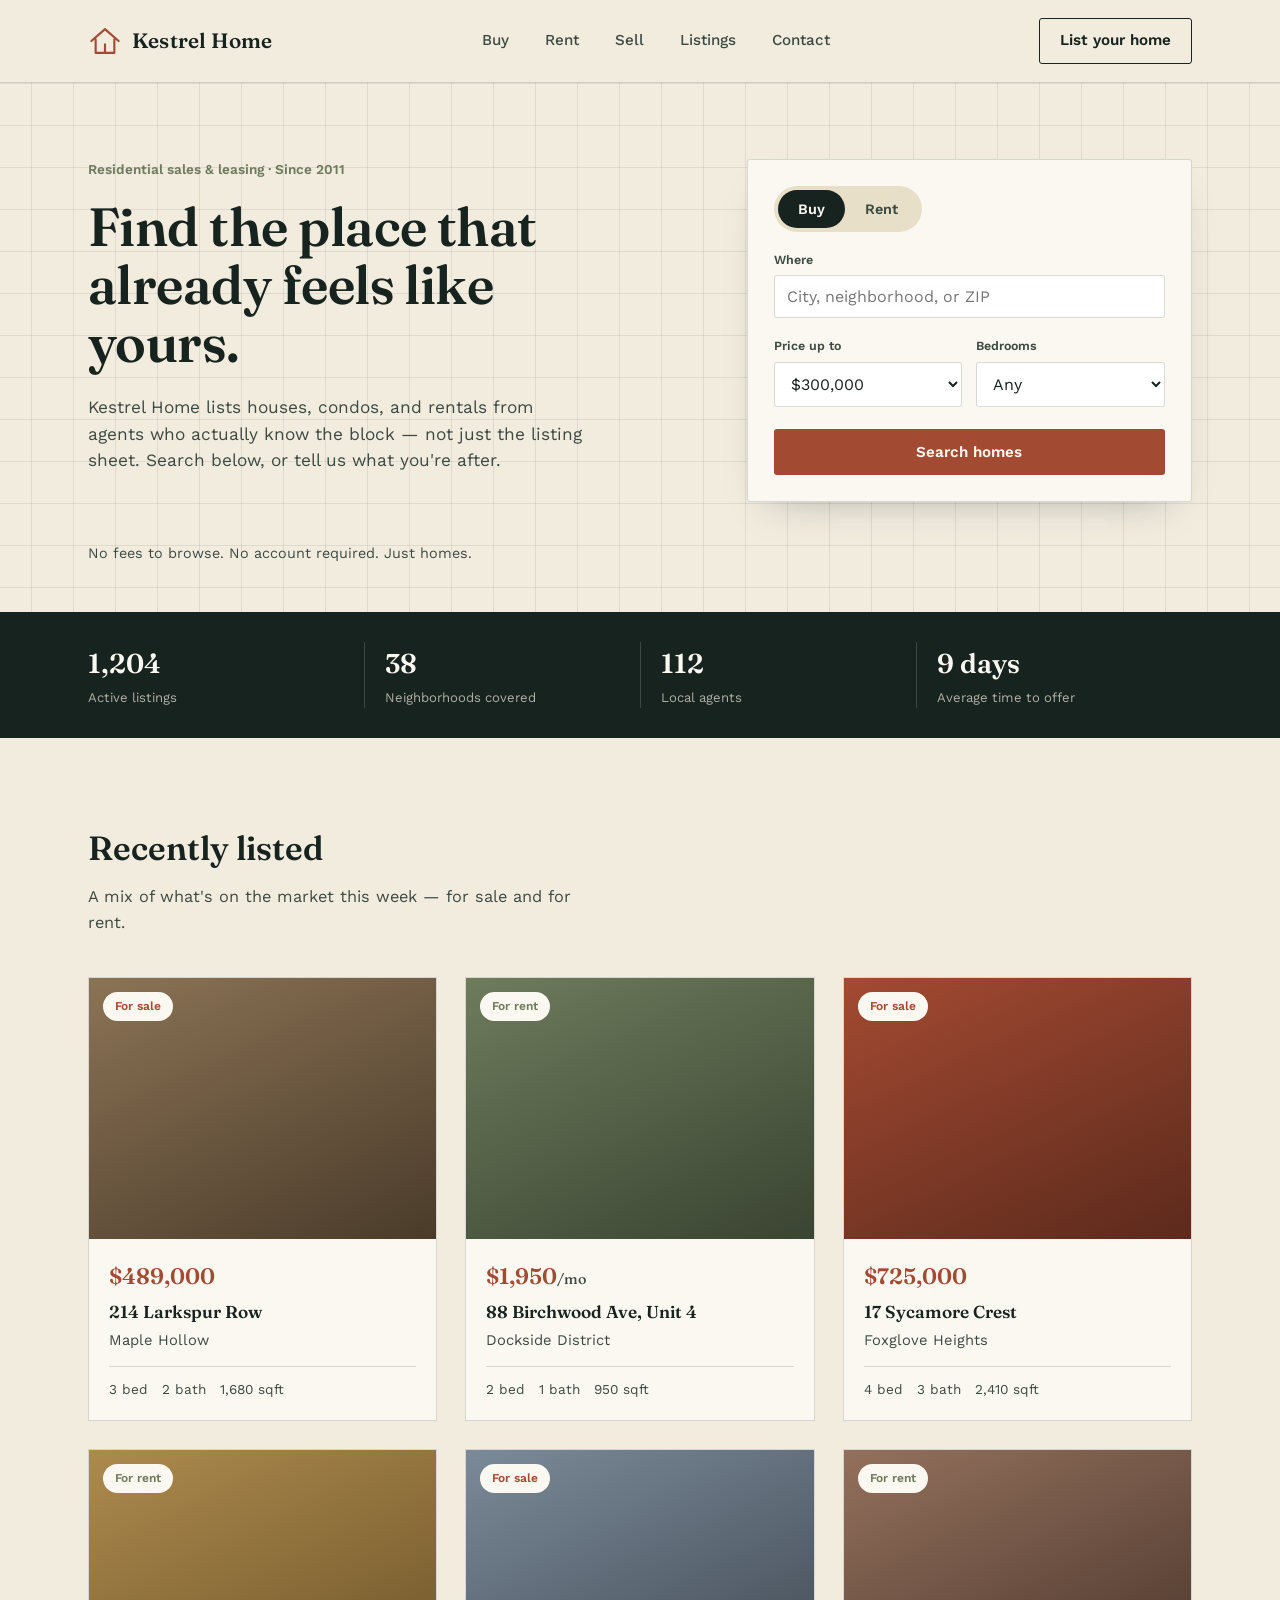
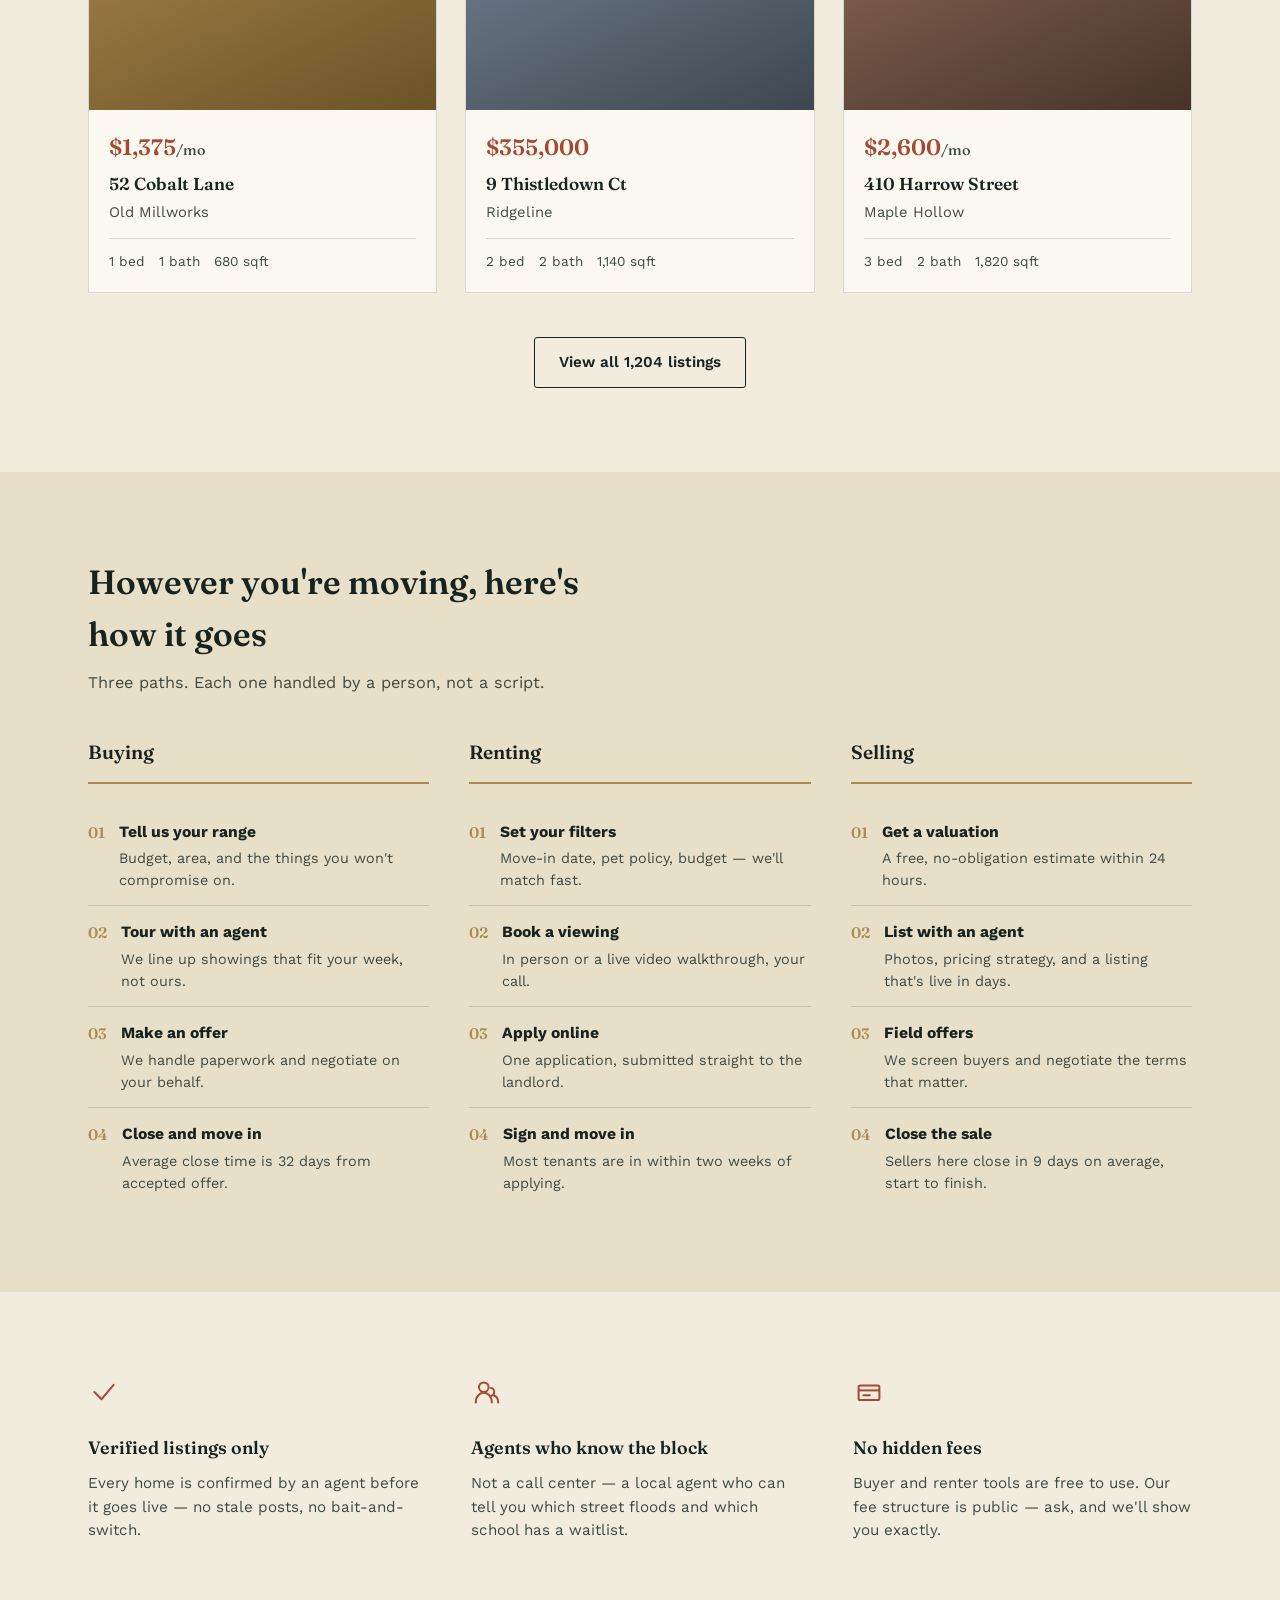
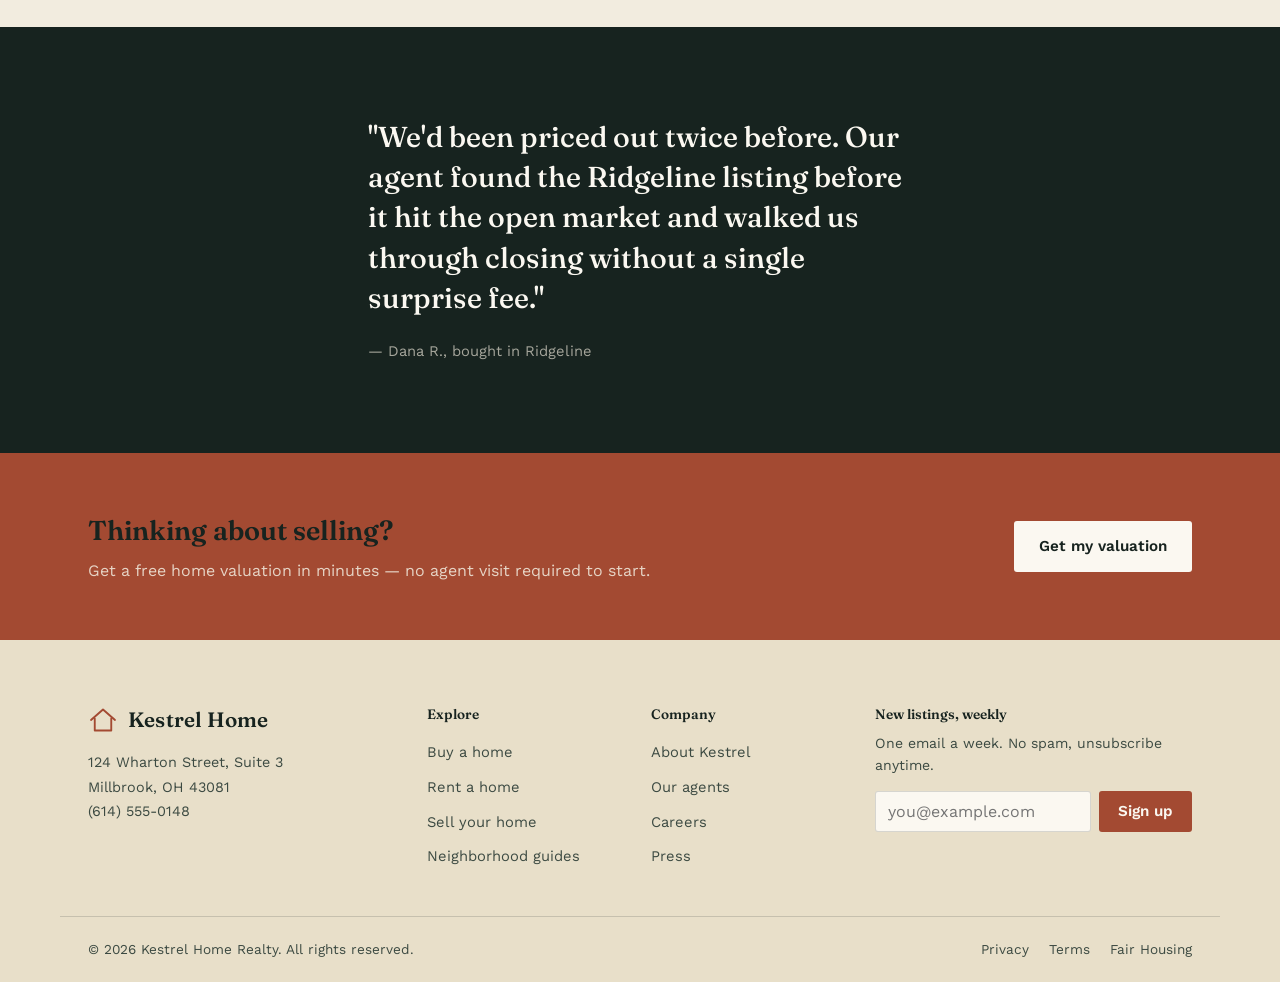
==== First_Project/index.html @ 283d7914 "WebDev" ====
<!DOCTYPE html>
<html lang="en">

<head>
    <meta charset="UTF-8">
    <meta name="viewport" content="width=device-width, initial-scale=1.0">
    <title>Kestrel Home — Buy, Rent, and Sell with Confidence</title>
    <link rel="preconnect" href="https://fonts.googleapis.com">
    <link rel="preconnect" href="https://fonts.gstatic.com" crossorigin>
    <link
        href="https://fonts.googleapis.com/css2?family=Fraunces:opsz,wght@9..144,400;9..144,500;9..144,600;9..144,700&family=Work+Sans:wght@400;500;600&display=swap"
        rel="stylesheet">
    <link rel="stylesheet" href="style.css">
</head>

<body>

    <!-- ============ HEADER ============ -->
    <header class="site-header">
        <div class="wrap header-inner">
            <a href="#top" class="logo">
                <span class="logo-mark" aria-hidden="true">
                    <svg viewBox="0 0 40 40" width="34" height="34">
                        <path d="M4 20 L20 6 L36 20" fill="none" stroke="currentColor" stroke-width="2.5"
                            stroke-linecap="round" stroke-linejoin="round" />
                        <path d="M9 18 V34 H31 V18" fill="none" stroke="currentColor" stroke-width="2.5"
                            stroke-linecap="round" stroke-linejoin="round" />
                        <line x1="20" y1="34" x2="20" y2="24" stroke="currentColor" stroke-width="2.5"
                            stroke-linecap="round" />
                    </svg>
                </span>
                Kestrel Home
            </a>

            <nav class="main-nav" aria-label="Primary">
                <a href="#buy">Buy</a>
                <a href="#rent">Rent</a>
                <a href="#sell">Sell</a>
                <a href="#listings">Listings</a>
                <a href="#contact">Contact</a>
            </nav>

            <a href="#sell" class="btn btn-outline header-cta">List your home</a>
        </div>
    </header>

    <main id="top">

        <!-- ============ HERO ============ -->
        <section class="hero">
            <div class="wrap hero-grid">
                <div class="hero-copy">
                    <p class="eyebrow-line">Residential sales &amp; leasing · Since 2011</p>
                    <h1>Find the place that already feels like yours.</h1>
                    <p class="hero-sub">Kestrel Home lists houses, condos, and rentals from agents who actually know the
                        block — not just the listing sheet. Search below, or tell us what you're after.</p>
                </div>

                <form class="search-card" aria-label="Search homes">
                    <div class="search-toggle" role="group" aria-label="Looking to">
                        <input type="radio" id="mode-buy" name="mode" checked>
                        <label for="mode-buy">Buy</label>
                        <input type="radio" id="mode-rent" name="mode">
                        <label for="mode-rent">Rent</label>
                    </div>

                    <div class="search-field">
                        <label for="location">Where</label>
                        <input type="text" id="location" placeholder="City, neighborhood, or ZIP">
                    </div>

                    <div class="search-row">
                        <div class="search-field">
                            <label for="price">Price up to</label>
                            <select id="price">
                                <option>$300,000</option>
                                <option>$500,000</option>
                                <option>$750,000</option>
                                <option>$1,000,000+</option>
                            </select>
                        </div>
                        <div class="search-field">
                            <label for="beds">Bedrooms</label>
                            <select id="beds">
                                <option>Any</option>
                                <option>1+</option>
                                <option>2+</option>
                                <option>3+</option>
                                <option>4+</option>
                            </select>
                        </div>
                    </div>

                    <button type="submit" class="btn btn-primary search-submit">Search homes</button>
                </form>
            </div>

            <p class="wrap hero-tagline">No fees to browse. No account required. Just homes.</p>
        </section>

        <!-- ============ STATS STRIP ============ -->
        <section class="stats-strip">
            <div class="wrap stats-grid">
                <div class="stat"><span class="stat-num">1,204</span><span class="stat-label">Active listings</span>
                </div>
                <div class="stat"><span class="stat-num">38</span><span class="stat-label">Neighborhoods covered</span>
                </div>
                <div class="stat"><span class="stat-num">112</span><span class="stat-label">Local agents</span></div>
                <div class="stat"><span class="stat-num">9 days</span><span class="stat-label">Average time to
                        offer</span></div>
            </div>
        </section>

        <!-- ============ FEATURED LISTINGS ============ -->
        <section class="listings" id="listings">
            <div class="wrap">
                <div class="section-head">
                    <h2>Recently listed</h2>
                    <p>A mix of what's on the market this week — for sale and for rent.</p>
                </div>

                <div class="listing-grid">

                    <article class="listing-card">
                        <div class="listing-photo photo-a">
                            <span class="tag tag-sale">For sale</span>
                        </div>
                        <div class="listing-body">
                            <div class="listing-price">$489,000</div>
                            <h3>214 Larkspur Row</h3>
                            <p class="listing-loc">Maple Hollow</p>
                            <ul class="listing-meta">
                                <li>3 bed</li>
                                <li>2 bath</li>
                                <li>1,680 sqft</li>
                            </ul>
                        </div>
                    </article>

                    <article class="listing-card">
                        <div class="listing-photo photo-b">
                            <span class="tag tag-rent">For rent</span>
                        </div>
                        <div class="listing-body">
                            <div class="listing-price">$1,950<span>/mo</span></div>
                            <h3>88 Birchwood Ave, Unit 4</h3>
                            <p class="listing-loc">Dockside District</p>
                            <ul class="listing-meta">
                                <li>2 bed</li>
                                <li>1 bath</li>
                                <li>950 sqft</li>
                            </ul>
                        </div>
                    </article>

                    <article class="listing-card">
                        <div class="listing-photo photo-c">
                            <span class="tag tag-sale">For sale</span>
                        </div>
                        <div class="listing-body">
                            <div class="listing-price">$725,000</div>
                            <h3>17 Sycamore Crest</h3>
                            <p class="listing-loc">Foxglove Heights</p>
                            <ul class="listing-meta">
                                <li>4 bed</li>
                                <li>3 bath</li>
                                <li>2,410 sqft</li>
                            </ul>
                        </div>
                    </article>

                    <article class="listing-card">
                        <div class="listing-photo photo-d">
                            <span class="tag tag-rent">For rent</span>
                        </div>
                        <div class="listing-body">
                            <div class="listing-price">$1,375<span>/mo</span></div>
                            <h3>52 Cobalt Lane</h3>
                            <p class="listing-loc">Old Millworks</p>
                            <ul class="listing-meta">
                                <li>1 bed</li>
                                <li>1 bath</li>
                                <li>680 sqft</li>
                            </ul>
                        </div>
                    </article>

                    <article class="listing-card">
                        <div class="listing-photo photo-e">
                            <span class="tag tag-sale">For sale</span>
                        </div>
                        <div class="listing-body">
                            <div class="listing-price">$355,000</div>
                            <h3>9 Thistledown Ct</h3>
                            <p class="listing-loc">Ridgeline</p>
                            <ul class="listing-meta">
                                <li>2 bed</li>
                                <li>2 bath</li>
                                <li>1,140 sqft</li>
                            </ul>
                        </div>
                    </article>

                    <article class="listing-card">
                        <div class="listing-photo photo-f">
                            <span class="tag tag-rent">For rent</span>
                        </div>
                        <div class="listing-body">
                            <div class="listing-price">$2,600<span>/mo</span></div>
                            <h3>410 Harrow Street</h3>
                            <p class="listing-loc">Maple Hollow</p>
                            <ul class="listing-meta">
                                <li>3 bed</li>
                                <li>2 bath</li>
                                <li>1,820 sqft</li>
                            </ul>
                        </div>
                    </article>

                </div>

                <div class="listings-footer">
                    <a href="#" class="btn btn-outline">View all 1,204 listings</a>
                </div>
            </div>
        </section>

        <!-- ============ HOW IT WORKS ============ -->
        <section class="process" id="buy">
            <div class="wrap">
                <div class="section-head">
                    <h2>However you're moving, here's how it goes</h2>
                    <p>Three paths. Each one handled by a person, not a script.</p>
                </div>

                <div class="process-grid">

                    <div class="process-col">
                        <h3 id="buy-h">Buying</h3>
                        <ol class="steps">
                            <li><span class="step-num">01</span>
                                <div><strong>Tell us your range</strong>
                                    <p>Budget, area, and the things you won't compromise on.</p>
                                </div>
                            </li>
                            <li><span class="step-num">02</span>
                                <div><strong>Tour with an agent</strong>
                                    <p>We line up showings that fit your week, not ours.</p>
                                </div>
                            </li>
                            <li><span class="step-num">03</span>
                                <div><strong>Make an offer</strong>
                                    <p>We handle paperwork and negotiate on your behalf.</p>
                                </div>
                            </li>
                            <li><span class="step-num">04</span>
                                <div><strong>Close and move in</strong>
                                    <p>Average close time is 32 days from accepted offer.</p>
                                </div>
                            </li>
                        </ol>
                    </div>

                    <div class="process-col" id="rent">
                        <h3>Renting</h3>
                        <ol class="steps">
                            <li><span class="step-num">01</span>
                                <div><strong>Set your filters</strong>
                                    <p>Move-in date, pet policy, budget — we'll match fast.</p>
                                </div>
                            </li>
                            <li><span class="step-num">02</span>
                                <div><strong>Book a viewing</strong>
                                    <p>In person or a live video walkthrough, your call.</p>
                                </div>
                            </li>
                            <li><span class="step-num">03</span>
                                <div><strong>Apply online</strong>
                                    <p>One application, submitted straight to the landlord.</p>
                                </div>
                            </li>
                            <li><span class="step-num">04</span>
                                <div><strong>Sign and move in</strong>
                                    <p>Most tenants are in within two weeks of applying.</p>
                                </div>
                            </li>
                        </ol>
                    </div>

                    <div class="process-col" id="sell">
                        <h3>Selling</h3>
                        <ol class="steps">
                            <li><span class="step-num">01</span>
                                <div><strong>Get a valuation</strong>
                                    <p>A free, no-obligation estimate within 24 hours.</p>
                                </div>
                            </li>
                            <li><span class="step-num">02</span>
                                <div><strong>List with an agent</strong>
                                    <p>Photos, pricing strategy, and a listing that's live in days.</p>
                                </div>
                            </li>
                            <li><span class="step-num">03</span>
                                <div><strong>Field offers</strong>
                                    <p>We screen buyers and negotiate the terms that matter.</p>
                                </div>
                            </li>
                            <li><span class="step-num">04</span>
                                <div><strong>Close the sale</strong>
                                    <p>Sellers here close in 9 days on average, start to finish.</p>
                                </div>
                            </li>
                        </ol>
                    </div>

                </div>
            </div>
        </section>

        <!-- ============ WHY KESTREL ============ -->
        <section class="why">
            <div class="wrap why-grid">

                <div class="why-item">
                    <svg class="why-icon" viewBox="0 0 40 40" width="32" height="32">
                        <path d="M8 20 L17 29 L32 11" fill="none" stroke="currentColor" stroke-width="2.5"
                            stroke-linecap="round" stroke-linejoin="round" />
                    </svg>
                    <h3>Verified listings only</h3>
                    <p>Every home is confirmed by an agent before it goes live — no stale posts, no bait-and-switch.</p>
                </div>

                <div class="why-item">
                    <svg class="why-icon" viewBox="0 0 40 40" width="32" height="32">
                        <circle cx="16" cy="14" r="6" fill="none" stroke="currentColor" stroke-width="2.5" />
                        <path d="M6 33 C6 24 12 21 16 21 C20 21 26 24 26 33" fill="none" stroke="currentColor"
                            stroke-width="2.5" stroke-linecap="round" />
                        <path d="M25 15 C27 15 29 17 29 20 C29 22.5 27.5 24 26 24.5" fill="none" stroke="currentColor"
                            stroke-width="2.5" stroke-linecap="round" />
                        <path d="M28 24 C32 25 34 28 34 33" fill="none" stroke="currentColor" stroke-width="2.5"
                            stroke-linecap="round" />
                    </svg>
                    <h3>Agents who know the block</h3>
                    <p>Not a call center — a local agent who can tell you which street floods and which school has a
                        waitlist.</p>
                </div>

                <div class="why-item">
                    <svg class="why-icon" viewBox="0 0 40 40" width="32" height="32">
                        <rect x="7" y="12" width="26" height="18" rx="2" fill="none" stroke="currentColor"
                            stroke-width="2.5" />
                        <line x1="7" y1="18" x2="33" y2="18" stroke="currentColor" stroke-width="2.5" />
                        <line x1="13" y1="24" x2="21" y2="24" stroke="currentColor" stroke-width="2.5"
                            stroke-linecap="round" />
                    </svg>
                    <h3>No hidden fees</h3>
                    <p>Buyer and renter tools are free to use. Our fee structure is public — ask, and we'll show you
                        exactly.</p>
                </div>

            </div>
        </section>

        <!-- ============ TESTIMONIAL ============ -->
        <section class="testimonial">
            <div class="wrap testimonial-inner">
                <p class="quote">"We'd been priced out twice before. Our agent found the Ridgeline listing before it hit
                    the open market and walked us through closing without a single surprise fee."</p>
                <p class="quote-attr">— Dana R., bought in Ridgeline</p>
            </div>
        </section>

        <!-- ============ CTA BANNER ============ -->
        <section class="cta-band">
            <div class="wrap cta-inner">
                <div>
                    <h2>Thinking about selling?</h2>
                    <p>Get a free home valuation in minutes — no agent visit required to start.</p>
                </div>
                <a href="#contact" class="btn btn-light">Get my valuation</a>
            </div>
        </section>

    </main>

    <!-- ============ FOOTER ============ -->
    <footer class="site-footer" id="contact">
        <div class="wrap footer-grid">

            <div class="footer-brand">
                <a href="#top" class="logo logo-footer">
                    <span class="logo-mark" aria-hidden="true">
                        <svg viewBox="0 0 40 40" width="30" height="30">
                            <path d="M4 20 L20 6 L36 20" fill="none" stroke="currentColor" stroke-width="2.5"
                                stroke-linecap="round" stroke-linejoin="round" />
                            <path d="M9 18 V34 H31 V18" fill="none" stroke="currentColor" stroke-width="2.5"
                                stroke-linecap="round" stroke-linejoin="round" />
                        </svg>
                    </span>
                    Kestrel Home
                </a>
                <p>124 Wharton Street, Suite 3<br>Millbrook, OH 43081<br>(614) 555-0148</p>
            </div>

            <div class="footer-col">
                <h4>Explore</h4>
                <a href="#listings">Buy a home</a>
                <a href="#rent">Rent a home</a>
                <a href="#sell">Sell your home</a>
                <a href="#">Neighborhood guides</a>
            </div>

            <div class="footer-col">
                <h4>Company</h4>
                <a href="#">About Kestrel</a>
                <a href="#">Our agents</a>
                <a href="#">Careers</a>
                <a href="#">Press</a>
            </div>

            <div class="footer-newsletter">
                <h4>New listings, weekly</h4>
                <p>One email a week. No spam, unsubscribe anytime.</p>
                <form class="newsletter-form">
                    <label for="newsletter-email" class="sr-only">Email address</label>
                    <input type="email" id="newsletter-email" placeholder="you@example.com">
                    <button type="submit" class="btn btn-primary">Sign up</button>
                </form>
            </div>

        </div>

        <div class="wrap footer-bottom">
            <p>© 2026 Kestrel Home Realty. All rights reserved.</p>
            <div class="footer-legal">
                <a href="#">Privacy</a>
                <a href="#">Terms</a>
                <a href="#">Fair Housing</a>
            </div>
        </div>
    </footer>

</body>

</html>
---- First_Project/style.css ----
/* =========================================================
   KESTREL HOME — stylesheet
   Tokens: ink #17231F · paper #F2ECDF · paper-2 #E8DFC9
           brick #A34A32 · sage #6E7B5C · brass #AD8A4E
   Type: Fraunces (display/serif) + Work Sans (UI/body)
   ========================================================= */

:root {
    --ink: #17231F;
    --ink-soft: #3C4A42;
    --paper: #F2ECDF;
    --paper-2: #E8DFC9;
    --paper-3: #FBF8F1;
    --brick: #A34A32;
    --brick-dark: #863B28;
    --sage: #6E7B5C;
    --brass: #AD8A4E;
    --line: rgba(23, 35, 31, 0.16);
    --line-soft: rgba(23, 35, 31, 0.09);

    --font-display: "Fraunces", Georgia, "Times New Roman", serif;
    --font-body: "Work Sans", -apple-system, BlinkMacSystemFont, "Segoe UI", sans-serif;

    --radius-sm: 3px;
    --radius-pill: 999px;
    --shadow-card: 0 1px 0 rgba(23, 35, 31, 0.05);
}

/* ---------- Reset ---------- */
*,
*::before,
*::after {
    box-sizing: border-box;
}

html {
    scroll-behavior: smooth;
}

body {
    margin: 0;
    background: var(--paper);
    color: var(--ink);
    font-family: var(--font-body);
    font-size: 16px;
    line-height: 1.55;
    -webkit-font-smoothing: antialiased;
}

img {
    max-width: 100%;
    display: block;
}

ul,
ol {
    margin: 0;
    padding: 0;
    list-style: none;
}

a {
    color: inherit;
    text-decoration: none;
}

button,
input,
select {
    font-family: inherit;
    font-size: inherit;
    color: inherit;
}

h1,
h2,
h3,
h4 {
    font-family: var(--font-display);
    font-weight: 600;
    margin: 0;
    color: var(--ink);
}

p {
    margin: 0;
}

.sr-only {
    position: absolute;
    width: 1px;
    height: 1px;
    padding: 0;
    margin: -1px;
    overflow: hidden;
    clip: rect(0, 0, 0, 0);
    white-space: nowrap;
    border: 0;
}

:focus-visible {
    outline: 2px solid var(--brick);
    outline-offset: 3px;
}

@media (prefers-reduced-motion: reduce) {
    html {
        scroll-behavior: auto;
    }

    * {
        animation-duration: 0.01ms !important;
        transition-duration: 0.01ms !important;
    }
}

.wrap {
    max-width: 1160px;
    margin: 0 auto;
    padding: 0 28px;
}

/* ---------- Buttons ---------- */
.btn {
    display: inline-flex;
    align-items: center;
    justify-content: center;
    gap: 8px;
    padding: 13px 24px;
    font-size: 0.95rem;
    font-weight: 600;
    border-radius: var(--radius-sm);
    border: 1.5px solid transparent;
    cursor: pointer;
    transition: background-color 0.15s ease, border-color 0.15s ease, color 0.15s ease;
}

.btn-primary {
    background: var(--brick);
    color: var(--paper-3);
}

.btn-primary:hover {
    background: var(--brick-dark);
}

.btn-outline {
    background: transparent;
    border-color: var(--ink);
    color: var(--ink);
}

.btn-outline:hover {
    background: var(--ink);
    color: var(--paper-3);
}

.btn-light {
    background: var(--paper-3);
    color: var(--ink);
}

.btn-light:hover {
    background: #fff;
}

/* ---------- Header ---------- */
.site-header {
    position: sticky;
    top: 0;
    z-index: 40;
    background: var(--paper);
    border-bottom: 1px solid var(--line);
}

.header-inner {
    display: flex;
    align-items: center;
    justify-content: space-between;
    gap: 24px;
    padding-top: 18px;
    padding-bottom: 18px;
}

.logo {
    display: inline-flex;
    align-items: center;
    gap: 10px;
    font-family: var(--font-display);
    font-size: 1.3rem;
    font-weight: 600;
    letter-spacing: 0.01em;
    color: var(--ink);
    flex-shrink: 0;
}

.logo-mark {
    color: var(--brick);
    display: inline-flex;
}

.main-nav {
    display: flex;
    gap: 32px;
    flex: 1;
    justify-content: center;
}

.main-nav a {
    font-size: 0.95rem;
    font-weight: 500;
    color: var(--ink-soft);
    padding: 6px 2px;
    border-bottom: 1.5px solid transparent;
    transition: border-color 0.15s ease, color 0.15s ease;
}

.main-nav a:hover {
    color: var(--ink);
    border-color: var(--brass);
}

.header-cta {
    flex-shrink: 0;
    padding: 10px 20px;
}

@media (max-width: 860px) {
    .main-nav {
        display: none;
    }
}

/* ---------- Hero ---------- */
.hero {
    position: relative;
    padding: 76px 0 48px;
    background-image:
        linear-gradient(var(--line-soft) 1px, transparent 1px),
        linear-gradient(90deg, var(--line-soft) 1px, transparent 1px);
    background-size: 42px 42px;
    background-position: center top;
}

.hero-grid {
    display: grid;
    grid-template-columns: 1.15fr 0.85fr;
    gap: 56px;
    align-items: start;
}

.eyebrow-line {
    font-size: 0.85rem;
    color: var(--sage);
    font-weight: 600;
    margin-bottom: 18px;
}

.hero-copy h1 {
    font-size: clamp(2.3rem, 4.2vw, 3.4rem);
    line-height: 1.08;
    letter-spacing: -0.01em;
    max-width: 13ch;
    margin-bottom: 22px;
}

.hero-sub {
    font-size: 1.08rem;
    color: var(--ink-soft);
    max-width: 46ch;
}

/* Search card */
.search-card {
    background: var(--paper-3);
    border: 1px solid var(--line);
    border-radius: var(--radius-sm);
    padding: 26px;
    display: flex;
    flex-direction: column;
    gap: 18px;
    box-shadow: 0 18px 40px -24px rgba(23, 35, 31, 0.35);
}

.search-toggle {
    display: inline-flex;
    background: var(--paper-2);
    border-radius: var(--radius-pill);
    padding: 4px;
    width: fit-content;
}

.search-toggle input {
    position: absolute;
    opacity: 0;
    pointer-events: none;
}

.search-toggle label {
    padding: 8px 20px;
    font-size: 0.9rem;
    font-weight: 600;
    border-radius: var(--radius-pill);
    cursor: pointer;
    color: var(--ink-soft);
}

.search-toggle input:checked+label {
    background: var(--ink);
    color: var(--paper-3);
}

.search-field {
    display: flex;
    flex-direction: column;
    gap: 6px;
}

.search-field label {
    font-size: 0.78rem;
    font-weight: 600;
    color: var(--ink-soft);
}

.search-field input,
.search-field select {
    border: 1px solid var(--line);
    border-radius: var(--radius-sm);
    padding: 11px 12px;
    background: #fff;
}

.search-row {
    display: grid;
    grid-template-columns: 1fr 1fr;
    gap: 14px;
}

.search-submit {
    width: 100%;
    margin-top: 4px;
}

.hero-tagline {
    margin-top: 40px;
    font-size: 0.9rem;
    color: var(--ink-soft);
}

@media (max-width: 860px) {
    .hero-grid {
        grid-template-columns: 1fr;
    }
}

/* ---------- Stats strip ---------- */
.stats-strip {
    background: var(--ink);
    color: var(--paper-3);
}

.stats-grid {
    display: grid;
    grid-template-columns: repeat(4, 1fr);
    padding: 30px 28px;
}

.stat {
    display: flex;
    flex-direction: column;
    gap: 4px;
    padding: 0 20px;
    border-left: 1px solid rgba(242, 236, 223, 0.18);
}

.stat:first-child {
    border-left: none;
    padding-left: 0;
}

.stat-num {
    font-family: var(--font-display);
    font-size: 1.7rem;
    font-weight: 600;
}

.stat-label {
    font-size: 0.82rem;
    color: rgba(242, 236, 223, 0.7);
}

@media (max-width: 700px) {
    .stats-grid {
        grid-template-columns: repeat(2, 1fr);
        row-gap: 22px;
    }

    .stat:nth-child(3) {
        border-left: none;
        padding-left: 0;
    }
}

/* ---------- Section head ---------- */
.section-head {
    max-width: 52ch;
    margin-bottom: 42px;
}

.section-head h2 {
    font-size: clamp(1.6rem, 2.8vw, 2.1rem);
    margin-bottom: 10px;
}

.section-head p {
    color: var(--ink-soft);
    font-size: 1.02rem;
}

/* ---------- Listings ---------- */
.listings {
    padding: 84px 0;
}

.listing-grid {
    display: grid;
    grid-template-columns: repeat(3, 1fr);
    gap: 28px;
}

.listing-card {
    background: var(--paper-3);
    border: 1px solid var(--line);
}

.listing-photo {
    position: relative;
    aspect-ratio: 4 / 3;
    background: linear-gradient(160deg, var(--sage) 0%, var(--ink) 100%);
}

.photo-a {
    background: linear-gradient(155deg, #8B7355 0%, #4A3B2A 100%);
}

.photo-b {
    background: linear-gradient(155deg, #6E7B5C 0%, #3A4432 100%);
}

.photo-c {
    background: linear-gradient(155deg, #A34A32 0%, #5C2A1C 100%);
}

.photo-d {
    background: linear-gradient(155deg, #AD8A4E 0%, #6B5327 100%);
}

.photo-e {
    background: linear-gradient(155deg, #7B8A99 0%, #3E4750 100%);
}

.photo-f {
    background: linear-gradient(155deg, #93705C 0%, #47332A 100%);
}

.tag {
    position: absolute;
    top: 14px;
    left: 14px;
    font-size: 0.75rem;
    font-weight: 600;
    padding: 5px 12px;
    border-radius: var(--radius-pill);
    background: var(--paper-3);
    color: var(--ink);
}

.tag-sale {
    background: var(--paper-3);
    color: var(--brick);
}

.tag-rent {
    background: var(--paper-3);
    color: var(--sage);
}

.listing-body {
    padding: 20px;
}

.listing-price {
    font-family: var(--font-display);
    font-size: 1.4rem;
    font-weight: 600;
    color: var(--brick);
    margin-bottom: 6px;
}

.listing-price span {
    font-size: 0.9rem;
    font-weight: 500;
    color: var(--ink-soft);
}

.listing-body h3 {
    font-size: 1.08rem;
    margin-bottom: 3px;
}

.listing-loc {
    color: var(--ink-soft);
    font-size: 0.92rem;
    margin-bottom: 14px;
}

.listing-meta {
    display: flex;
    gap: 14px;
    font-size: 0.85rem;
    color: var(--ink-soft);
    border-top: 1px solid var(--line);
    padding-top: 12px;
}

.listings-footer {
    text-align: center;
    margin-top: 44px;
}

@media (max-width: 900px) {
    .listing-grid {
        grid-template-columns: repeat(2, 1fr);
    }
}

@media (max-width: 620px) {
    .listing-grid {
        grid-template-columns: 1fr;
    }
}

/* ---------- Process ---------- */
.process {
    background: var(--paper-2);
    padding: 84px 0;
}

.process-grid {
    display: grid;
    grid-template-columns: repeat(3, 1fr);
    gap: 40px;
}

.process-col h3 {
    font-size: 1.2rem;
    margin-bottom: 22px;
    padding-bottom: 14px;
    border-bottom: 2px solid var(--brass);
}

.steps li {
    display: flex;
    gap: 14px;
    padding: 14px 0;
    border-bottom: 1px solid var(--line);
}

.steps li:last-child {
    border-bottom: none;
}

.step-num {
    font-family: var(--font-display);
    font-size: 0.95rem;
    color: var(--brass);
    font-weight: 600;
    flex-shrink: 0;
    padding-top: 1px;
}

.steps strong {
    display: block;
    font-size: 0.98rem;
    margin-bottom: 3px;
}

.steps p {
    color: var(--ink-soft);
    font-size: 0.9rem;
}

@media (max-width: 860px) {
    .process-grid {
        grid-template-columns: 1fr;
        gap: 48px;
    }
}

/* ---------- Why ---------- */
.why {
    padding: 84px 0;
}

.why-grid {
    display: grid;
    grid-template-columns: repeat(3, 1fr);
    gap: 44px;
}

.why-icon {
    color: var(--brick);
    margin-bottom: 18px;
}

.why-item h3 {
    font-size: 1.12rem;
    margin-bottom: 10px;
}

.why-item p {
    color: var(--ink-soft);
    font-size: 0.95rem;
}

@media (max-width: 700px) {
    .why-grid {
        grid-template-columns: 1fr;
        gap: 36px;
    }
}

/* ---------- Testimonial ---------- */
.testimonial {
    background: var(--ink);
    color: var(--paper-3);
    padding: 90px 0;
}

.testimonial-inner {
    max-width: 60ch;
}

.quote {
    font-family: var(--font-display);
    font-size: clamp(1.35rem, 2.6vw, 1.8rem);
    line-height: 1.4;
    font-weight: 500;
    margin-bottom: 22px;
}

.quote-attr {
    color: rgba(242, 236, 223, 0.65);
    font-size: 0.92rem;
}

/* ---------- CTA band ---------- */
.cta-band {
    background: var(--brick);
    color: var(--paper-3);
    padding: 56px 0;
}

.cta-inner {
    display: flex;
    align-items: center;
    justify-content: space-between;
    gap: 32px;
    flex-wrap: wrap;
}

.cta-band h2 {
    font-size: 1.7rem;
    margin-bottom: 8px;
}

.cta-band p {
    color: rgba(242, 236, 223, 0.85);
}

/* ---------- Footer ---------- */
.site-footer {
    background: var(--paper-2);
    padding-top: 64px;
}

.footer-grid {
    display: grid;
    grid-template-columns: 1.3fr 0.8fr 0.8fr 1.1fr;
    gap: 40px;
    padding-bottom: 48px;
    border-bottom: 1px solid var(--line);
}

.logo-footer {
    margin-bottom: 14px;
}

.footer-brand p {
    color: var(--ink-soft);
    font-size: 0.9rem;
    line-height: 1.7;
}

.footer-col {
    display: flex;
    flex-direction: column;
    gap: 12px;
}

.footer-col h4 {
    font-size: 0.85rem;
    margin-bottom: 4px;
}

.footer-col a {
    color: var(--ink-soft);
    font-size: 0.92rem;
}

.footer-col a:hover {
    color: var(--ink);
}

.footer-newsletter h4 {
    font-size: 0.85rem;
    margin-bottom: 8px;
}

.footer-newsletter p {
    color: var(--ink-soft);
    font-size: 0.88rem;
    margin-bottom: 14px;
}

.newsletter-form {
    display: flex;
    gap: 8px;
}

.newsletter-form input {
    flex: 1;
    min-width: 0;
    border: 1px solid var(--line);
    border-radius: var(--radius-sm);
    padding: 10px 12px;
    background: var(--paper-3);
}

.newsletter-form .btn {
    padding: 10px 18px;
}

.footer-bottom {
    display: flex;
    align-items: center;
    justify-content: space-between;
    padding: 22px 28px;
    font-size: 0.85rem;
    color: var(--ink-soft);
    flex-wrap: wrap;
    gap: 12px;
}

.footer-legal {
    display: flex;
    gap: 20px;
}

.footer-legal a:hover {
    color: var(--ink);
}

@media (max-width: 860px) {
    .footer-grid {
        grid-template-columns: 1fr 1fr;
    }
}

@media (max-width: 560px) {
    .footer-grid {
        grid-template-columns: 1fr;
    }

    .cta-inner {
        flex-direction: column;
        align-items: flex-start;
    }
}
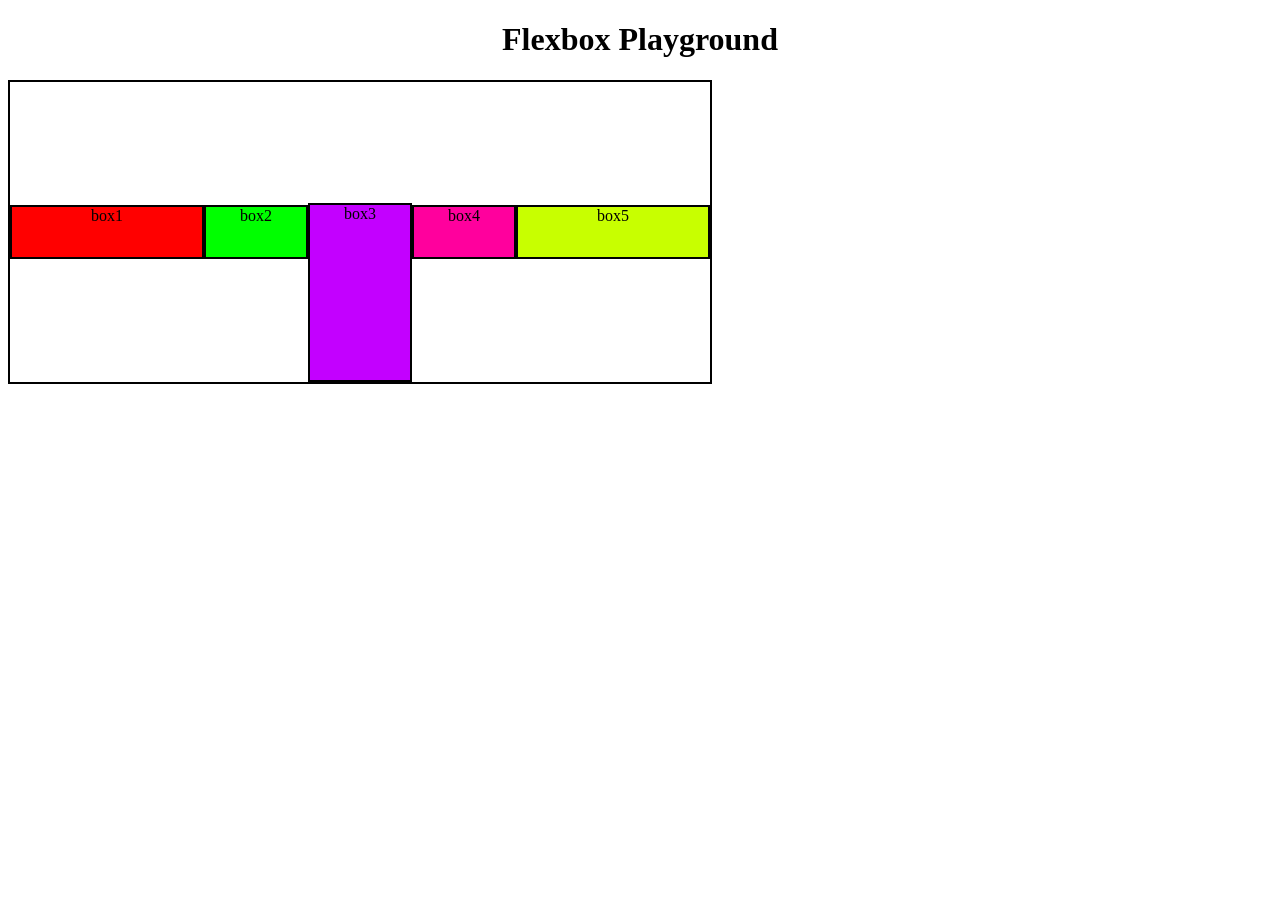
==== commit 73a623a4: "amazon" ====
--- a/First_Project/index.html
+++ b/First_Project/index.html
@@ -4,442 +4,20 @@
 <head>
     <meta charset="UTF-8">
     <meta name="viewport" content="width=device-width, initial-scale=1.0">
-    <title>Kestrel Home — Buy, Rent, and Sell with Confidence</title>
-    <link rel="preconnect" href="https://fonts.googleapis.com">
-    <link rel="preconnect" href="https://fonts.gstatic.com" crossorigin>
-    <link
-        href="https://fonts.googleapis.com/css2?family=Fraunces:opsz,wght@9..144,400;9..144,500;9..144,600;9..144,700&family=Work+Sans:wght@400;500;600&display=swap"
-        rel="stylesheet">
+    <title>WebDev</title>
+
     <link rel="stylesheet" href="style.css">
 </head>
 
 <body>
-
-    <!-- ============ HEADER ============ -->
-    <header class="site-header">
-        <div class="wrap header-inner">
-            <a href="#top" class="logo">
-                <span class="logo-mark" aria-hidden="true">
-                    <svg viewBox="0 0 40 40" width="34" height="34">
-                        <path d="M4 20 L20 6 L36 20" fill="none" stroke="currentColor" stroke-width="2.5"
-                            stroke-linecap="round" stroke-linejoin="round" />
-                        <path d="M9 18 V34 H31 V18" fill="none" stroke="currentColor" stroke-width="2.5"
-                            stroke-linecap="round" stroke-linejoin="round" />
-                        <line x1="20" y1="34" x2="20" y2="24" stroke="currentColor" stroke-width="2.5"
-                            stroke-linecap="round" />
-                    </svg>
-                </span>
-                Kestrel Home
-            </a>
-
-            <nav class="main-nav" aria-label="Primary">
-                <a href="#buy">Buy</a>
-                <a href="#rent">Rent</a>
-                <a href="#sell">Sell</a>
-                <a href="#listings">Listings</a>
-                <a href="#contact">Contact</a>
-            </nav>
-
-            <a href="#sell" class="btn btn-outline header-cta">List your home</a>
-        </div>
-    </header>
-
-    <main id="top">
-
-        <!-- ============ HERO ============ -->
-        <section class="hero">
-            <div class="wrap hero-grid">
-                <div class="hero-copy">
-                    <p class="eyebrow-line">Residential sales &amp; leasing · Since 2011</p>
-                    <h1>Find the place that already feels like yours.</h1>
-                    <p class="hero-sub">Kestrel Home lists houses, condos, and rentals from agents who actually know the
-                        block — not just the listing sheet. Search below, or tell us what you're after.</p>
-                </div>
-
-                <form class="search-card" aria-label="Search homes">
-                    <div class="search-toggle" role="group" aria-label="Looking to">
-                        <input type="radio" id="mode-buy" name="mode" checked>
-                        <label for="mode-buy">Buy</label>
-                        <input type="radio" id="mode-rent" name="mode">
-                        <label for="mode-rent">Rent</label>
-                    </div>
-
-                    <div class="search-field">
-                        <label for="location">Where</label>
-                        <input type="text" id="location" placeholder="City, neighborhood, or ZIP">
-                    </div>
-
-                    <div class="search-row">
-                        <div class="search-field">
-                            <label for="price">Price up to</label>
-                            <select id="price">
-                                <option>$300,000</option>
-                                <option>$500,000</option>
-                                <option>$750,000</option>
-                                <option>$1,000,000+</option>
-                            </select>
-                        </div>
-                        <div class="search-field">
-                            <label for="beds">Bedrooms</label>
-                            <select id="beds">
-                                <option>Any</option>
-                                <option>1+</option>
-                                <option>2+</option>
-                                <option>3+</option>
-                                <option>4+</option>
-                            </select>
-                        </div>
-                    </div>
-
-                    <button type="submit" class="btn btn-primary search-submit">Search homes</button>
-                </form>
-            </div>
-
-            <p class="wrap hero-tagline">No fees to browse. No account required. Just homes.</p>
-        </section>
-
-        <!-- ============ STATS STRIP ============ -->
-        <section class="stats-strip">
-            <div class="wrap stats-grid">
-                <div class="stat"><span class="stat-num">1,204</span><span class="stat-label">Active listings</span>
-                </div>
-                <div class="stat"><span class="stat-num">38</span><span class="stat-label">Neighborhoods covered</span>
-                </div>
-                <div class="stat"><span class="stat-num">112</span><span class="stat-label">Local agents</span></div>
-                <div class="stat"><span class="stat-num">9 days</span><span class="stat-label">Average time to
-                        offer</span></div>
-            </div>
-        </section>
-
-        <!-- ============ FEATURED LISTINGS ============ -->
-        <section class="listings" id="listings">
-            <div class="wrap">
-                <div class="section-head">
-                    <h2>Recently listed</h2>
-                    <p>A mix of what's on the market this week — for sale and for rent.</p>
-                </div>
-
-                <div class="listing-grid">
-
-                    <article class="listing-card">
-                        <div class="listing-photo photo-a">
-                            <span class="tag tag-sale">For sale</span>
-                        </div>
-                        <div class="listing-body">
-                            <div class="listing-price">$489,000</div>
-                            <h3>214 Larkspur Row</h3>
-                            <p class="listing-loc">Maple Hollow</p>
-                            <ul class="listing-meta">
-                                <li>3 bed</li>
-                                <li>2 bath</li>
-                                <li>1,680 sqft</li>
-                            </ul>
-                        </div>
-                    </article>
-
-                    <article class="listing-card">
-                        <div class="listing-photo photo-b">
-                            <span class="tag tag-rent">For rent</span>
-                        </div>
-                        <div class="listing-body">
-                            <div class="listing-price">$1,950<span>/mo</span></div>
-                            <h3>88 Birchwood Ave, Unit 4</h3>
-                            <p class="listing-loc">Dockside District</p>
-                            <ul class="listing-meta">
-                                <li>2 bed</li>
-                                <li>1 bath</li>
-                                <li>950 sqft</li>
-                            </ul>
-                        </div>
-                    </article>
-
-                    <article class="listing-card">
-                        <div class="listing-photo photo-c">
-                            <span class="tag tag-sale">For sale</span>
-                        </div>
-                        <div class="listing-body">
-                            <div class="listing-price">$725,000</div>
-                            <h3>17 Sycamore Crest</h3>
-                            <p class="listing-loc">Foxglove Heights</p>
-                            <ul class="listing-meta">
-                                <li>4 bed</li>
-                                <li>3 bath</li>
-                                <li>2,410 sqft</li>
-                            </ul>
-                        </div>
-                    </article>
-
-                    <article class="listing-card">
-                        <div class="listing-photo photo-d">
-                            <span class="tag tag-rent">For rent</span>
-                        </div>
-                        <div class="listing-body">
-                            <div class="listing-price">$1,375<span>/mo</span></div>
-                            <h3>52 Cobalt Lane</h3>
-                            <p class="listing-loc">Old Millworks</p>
-                            <ul class="listing-meta">
-                                <li>1 bed</li>
-                                <li>1 bath</li>
-                                <li>680 sqft</li>
-                            </ul>
-                        </div>
-                    </article>
-
-                    <article class="listing-card">
-                        <div class="listing-photo photo-e">
-                            <span class="tag tag-sale">For sale</span>
-                        </div>
-                        <div class="listing-body">
-                            <div class="listing-price">$355,000</div>
-                            <h3>9 Thistledown Ct</h3>
-                            <p class="listing-loc">Ridgeline</p>
-                            <ul class="listing-meta">
-                                <li>2 bed</li>
-                                <li>2 bath</li>
-                                <li>1,140 sqft</li>
-                            </ul>
-                        </div>
-                    </article>
-
-                    <article class="listing-card">
-                        <div class="listing-photo photo-f">
-                            <span class="tag tag-rent">For rent</span>
-                        </div>
-                        <div class="listing-body">
-                            <div class="listing-price">$2,600<span>/mo</span></div>
-                            <h3>410 Harrow Street</h3>
-                            <p class="listing-loc">Maple Hollow</p>
-                            <ul class="listing-meta">
-                                <li>3 bed</li>
-                                <li>2 bath</li>
-                                <li>1,820 sqft</li>
-                            </ul>
-                        </div>
-                    </article>
-
-                </div>
-
-                <div class="listings-footer">
-                    <a href="#" class="btn btn-outline">View all 1,204 listings</a>
-                </div>
-            </div>
-        </section>
-
-        <!-- ============ HOW IT WORKS ============ -->
-        <section class="process" id="buy">
-            <div class="wrap">
-                <div class="section-head">
-                    <h2>However you're moving, here's how it goes</h2>
-                    <p>Three paths. Each one handled by a person, not a script.</p>
-                </div>
-
-                <div class="process-grid">
-
-                    <div class="process-col">
-                        <h3 id="buy-h">Buying</h3>
-                        <ol class="steps">
-                            <li><span class="step-num">01</span>
-                                <div><strong>Tell us your range</strong>
-                                    <p>Budget, area, and the things you won't compromise on.</p>
-                                </div>
-                            </li>
-                            <li><span class="step-num">02</span>
-                                <div><strong>Tour with an agent</strong>
-                                    <p>We line up showings that fit your week, not ours.</p>
-                                </div>
-                            </li>
-                            <li><span class="step-num">03</span>
-                                <div><strong>Make an offer</strong>
-                                    <p>We handle paperwork and negotiate on your behalf.</p>
-                                </div>
-                            </li>
-                            <li><span class="step-num">04</span>
-                                <div><strong>Close and move in</strong>
-                                    <p>Average close time is 32 days from accepted offer.</p>
-                                </div>
-                            </li>
-                        </ol>
-                    </div>
-
-                    <div class="process-col" id="rent">
-                        <h3>Renting</h3>
-                        <ol class="steps">
-                            <li><span class="step-num">01</span>
-                                <div><strong>Set your filters</strong>
-                                    <p>Move-in date, pet policy, budget — we'll match fast.</p>
-                                </div>
-                            </li>
-                            <li><span class="step-num">02</span>
-                                <div><strong>Book a viewing</strong>
-                                    <p>In person or a live video walkthrough, your call.</p>
-                                </div>
-                            </li>
-                            <li><span class="step-num">03</span>
-                                <div><strong>Apply online</strong>
-                                    <p>One application, submitted straight to the landlord.</p>
-                                </div>
-                            </li>
-                            <li><span class="step-num">04</span>
-                                <div><strong>Sign and move in</strong>
-                                    <p>Most tenants are in within two weeks of applying.</p>
-                                </div>
-                            </li>
-                        </ol>
-                    </div>
-
-                    <div class="process-col" id="sell">
-                        <h3>Selling</h3>
-                        <ol class="steps">
-                            <li><span class="step-num">01</span>
-                                <div><strong>Get a valuation</strong>
-                                    <p>A free, no-obligation estimate within 24 hours.</p>
-                                </div>
-                            </li>
-                            <li><span class="step-num">02</span>
-                                <div><strong>List with an agent</strong>
-                                    <p>Photos, pricing strategy, and a listing that's live in days.</p>
-                                </div>
-                            </li>
-                            <li><span class="step-num">03</span>
-                                <div><strong>Field offers</strong>
-                                    <p>We screen buyers and negotiate the terms that matter.</p>
-                                </div>
-                            </li>
-                            <li><span class="step-num">04</span>
-                                <div><strong>Close the sale</strong>
-                                    <p>Sellers here close in 9 days on average, start to finish.</p>
-                                </div>
-                            </li>
-                        </ol>
-                    </div>
-
-                </div>
-            </div>
-        </section>
-
-        <!-- ============ WHY KESTREL ============ -->
-        <section class="why">
-            <div class="wrap why-grid">
-
-                <div class="why-item">
-                    <svg class="why-icon" viewBox="0 0 40 40" width="32" height="32">
-                        <path d="M8 20 L17 29 L32 11" fill="none" stroke="currentColor" stroke-width="2.5"
-                            stroke-linecap="round" stroke-linejoin="round" />
-                    </svg>
-                    <h3>Verified listings only</h3>
-                    <p>Every home is confirmed by an agent before it goes live — no stale posts, no bait-and-switch.</p>
-                </div>
-
-                <div class="why-item">
-                    <svg class="why-icon" viewBox="0 0 40 40" width="32" height="32">
-                        <circle cx="16" cy="14" r="6" fill="none" stroke="currentColor" stroke-width="2.5" />
-                        <path d="M6 33 C6 24 12 21 16 21 C20 21 26 24 26 33" fill="none" stroke="currentColor"
-                            stroke-width="2.5" stroke-linecap="round" />
-                        <path d="M25 15 C27 15 29 17 29 20 C29 22.5 27.5 24 26 24.5" fill="none" stroke="currentColor"
-                            stroke-width="2.5" stroke-linecap="round" />
-                        <path d="M28 24 C32 25 34 28 34 33" fill="none" stroke="currentColor" stroke-width="2.5"
-                            stroke-linecap="round" />
-                    </svg>
-                    <h3>Agents who know the block</h3>
-                    <p>Not a call center — a local agent who can tell you which street floods and which school has a
-                        waitlist.</p>
-                </div>
-
-                <div class="why-item">
-                    <svg class="why-icon" viewBox="0 0 40 40" width="32" height="32">
-                        <rect x="7" y="12" width="26" height="18" rx="2" fill="none" stroke="currentColor"
-                            stroke-width="2.5" />
-                        <line x1="7" y1="18" x2="33" y2="18" stroke="currentColor" stroke-width="2.5" />
-                        <line x1="13" y1="24" x2="21" y2="24" stroke="currentColor" stroke-width="2.5"
-                            stroke-linecap="round" />
-                    </svg>
-                    <h3>No hidden fees</h3>
-                    <p>Buyer and renter tools are free to use. Our fee structure is public — ask, and we'll show you
-                        exactly.</p>
-                </div>
-
-            </div>
-        </section>
-
-        <!-- ============ TESTIMONIAL ============ -->
-        <section class="testimonial">
-            <div class="wrap testimonial-inner">
-                <p class="quote">"We'd been priced out twice before. Our agent found the Ridgeline listing before it hit
-                    the open market and walked us through closing without a single surprise fee."</p>
-                <p class="quote-attr">— Dana R., bought in Ridgeline</p>
-            </div>
-        </section>
-
-        <!-- ============ CTA BANNER ============ -->
-        <section class="cta-band">
-            <div class="wrap cta-inner">
-                <div>
-                    <h2>Thinking about selling?</h2>
-                    <p>Get a free home valuation in minutes — no agent visit required to start.</p>
-                </div>
-                <a href="#contact" class="btn btn-light">Get my valuation</a>
-            </div>
-        </section>
-
-    </main>
-
-    <!-- ============ FOOTER ============ -->
-    <footer class="site-footer" id="contact">
-        <div class="wrap footer-grid">
-
-            <div class="footer-brand">
-                <a href="#top" class="logo logo-footer">
-                    <span class="logo-mark" aria-hidden="true">
-                        <svg viewBox="0 0 40 40" width="30" height="30">
-                            <path d="M4 20 L20 6 L36 20" fill="none" stroke="currentColor" stroke-width="2.5"
-                                stroke-linecap="round" stroke-linejoin="round" />
-                            <path d="M9 18 V34 H31 V18" fill="none" stroke="currentColor" stroke-width="2.5"
-                                stroke-linecap="round" stroke-linejoin="round" />
-                        </svg>
-                    </span>
-                    Kestrel Home
-                </a>
-                <p>124 Wharton Street, Suite 3<br>Millbrook, OH 43081<br>(614) 555-0148</p>
-            </div>
-
-            <div class="footer-col">
-                <h4>Explore</h4>
-                <a href="#listings">Buy a home</a>
-                <a href="#rent">Rent a home</a>
-                <a href="#sell">Sell your home</a>
-                <a href="#">Neighborhood guides</a>
-            </div>
-
-            <div class="footer-col">
-                <h4>Company</h4>
-                <a href="#">About Kestrel</a>
-                <a href="#">Our agents</a>
-                <a href="#">Careers</a>
-                <a href="#">Press</a>
-            </div>
-
-            <div class="footer-newsletter">
-                <h4>New listings, weekly</h4>
-                <p>One email a week. No spam, unsubscribe anytime.</p>
-                <form class="newsletter-form">
-                    <label for="newsletter-email" class="sr-only">Email address</label>
-                    <input type="email" id="newsletter-email" placeholder="you@example.com">
-                    <button type="submit" class="btn btn-primary">Sign up</button>
-                </form>
-            </div>
-
-        </div>
-
-        <div class="wrap footer-bottom">
-            <p>© 2026 Kestrel Home Realty. All rights reserved.</p>
-            <div class="footer-legal">
-                <a href="#">Privacy</a>
-                <a href="#">Terms</a>
-                <a href="#">Fair Housing</a>
-            </div>
-        </div>
-    </footer>
-
+    <h1>Flexbox Playground</h1>
+    <div id="container">
+        <div id="box1">box1</div>
+        <div id="box2">box2</div>
+        <div id="box3">box3</div>
+        <div id="box4">box4</div>
+        <div id="box5">box5</div>
+    </div>
 </body>
 
 </html>
--- a/First_Project/style.css
+++ b/First_Project/style.css
@@ -1,789 +1,52 @@
-/* =========================================================
-   KESTREL HOME — stylesheet
-   Tokens: ink #17231F · paper #F2ECDF · paper-2 #E8DFC9
-           brick #A34A32 · sage #6E7B5C · brass #AD8A4E
-   Type: Fraunces (display/serif) + Work Sans (UI/body)
-   ========================================================= */
-
-:root {
-    --ink: #17231F;
-    --ink-soft: #3C4A42;
-    --paper: #F2ECDF;
-    --paper-2: #E8DFC9;
-    --paper-3: #FBF8F1;
-    --brick: #A34A32;
-    --brick-dark: #863B28;
-    --sage: #6E7B5C;
-    --brass: #AD8A4E;
-    --line: rgba(23, 35, 31, 0.16);
-    --line-soft: rgba(23, 35, 31, 0.09);
-
-    --font-display: "Fraunces", Georgia, "Times New Roman", serif;
-    --font-body: "Work Sans", -apple-system, BlinkMacSystemFont, "Segoe UI", sans-serif;
-
-    --radius-sm: 3px;
-    --radius-pill: 999px;
-    --shadow-card: 0 1px 0 rgba(23, 35, 31, 0.05);
+body {
+    text-align: center;
 }
 
-/* ---------- Reset ---------- */
-*,
-*::before,
-*::after {
-    box-sizing: border-box;
+div {
+    height: 50px;
+    width: 100px;
+    display: inline-block;
+    border: 2px solid black;
 }
 
-html {
-    scroll-behavior: smooth;
+#container {
+    width: 700px;
+    height: 300px;
+    display: flex;
+    flex-direction: row;
+    justify-content: center;
+    /* flex-wrap: wrap; */
+    align-items: center;
+    /* align-content: center; */
+
 }
 
-body {
-    margin: 0;
-    background: var(--paper);
-    color: var(--ink);
-    font-family: var(--font-body);
-    font-size: 16px;
-    line-height: 1.55;
-    -webkit-font-smoothing: antialiased;
+
+#box1 {
+    background-color: red;
+    flex-grow: 2;
+
 }
 
-img {
-    max-width: 100%;
-    display: block;
+#box2 {
+    background-color: rgb(0, 255, 0);
+    height: 50px;
+
+
 }
 
-ul,
-ol {
-    margin: 0;
-    padding: 0;
-    list-style: none;
+#box3 {
+    background-color: rgb(195, 0, 255);
+    height: 175px;
+    align-self: flex-end;
+    flex-shrink: 3;
 }
 
-a {
-    color: inherit;
-    text-decoration: none;
+#box4 {
+    background-color: rgb(255, 0, 157);
 }
 
-button,
-input,
-select {
-    font-family: inherit;
-    font-size: inherit;
-    color: inherit;
-}
-
-h1,
-h2,
-h3,
-h4 {
-    font-family: var(--font-display);
-    font-weight: 600;
-    margin: 0;
-    color: var(--ink);
-}
-
-p {
-    margin: 0;
-}
-
-.sr-only {
-    position: absolute;
-    width: 1px;
-    height: 1px;
-    padding: 0;
-    margin: -1px;
-    overflow: hidden;
-    clip: rect(0, 0, 0, 0);
-    white-space: nowrap;
-    border: 0;
-}
-
-:focus-visible {
-    outline: 2px solid var(--brick);
-    outline-offset: 3px;
-}
-
-@media (prefers-reduced-motion: reduce) {
-    html {
-        scroll-behavior: auto;
-    }
-
-    * {
-        animation-duration: 0.01ms !important;
-        transition-duration: 0.01ms !important;
-    }
-}
-
-.wrap {
-    max-width: 1160px;
-    margin: 0 auto;
-    padding: 0 28px;
-}
-
-/* ---------- Buttons ---------- */
-.btn {
-    display: inline-flex;
-    align-items: center;
-    justify-content: center;
-    gap: 8px;
-    padding: 13px 24px;
-    font-size: 0.95rem;
-    font-weight: 600;
-    border-radius: var(--radius-sm);
-    border: 1.5px solid transparent;
-    cursor: pointer;
-    transition: background-color 0.15s ease, border-color 0.15s ease, color 0.15s ease;
-}
-
-.btn-primary {
-    background: var(--brick);
-    color: var(--paper-3);
-}
-
-.btn-primary:hover {
-    background: var(--brick-dark);
-}
-
-.btn-outline {
-    background: transparent;
-    border-color: var(--ink);
-    color: var(--ink);
-}
-
-.btn-outline:hover {
-    background: var(--ink);
-    color: var(--paper-3);
-}
-
-.btn-light {
-    background: var(--paper-3);
-    color: var(--ink);
-}
-
-.btn-light:hover {
-    background: #fff;
-}
-
-/* ---------- Header ---------- */
-.site-header {
-    position: sticky;
-    top: 0;
-    z-index: 40;
-    background: var(--paper);
-    border-bottom: 1px solid var(--line);
-}
-
-.header-inner {
-    display: flex;
-    align-items: center;
-    justify-content: space-between;
-    gap: 24px;
-    padding-top: 18px;
-    padding-bottom: 18px;
-}
-
-.logo {
-    display: inline-flex;
-    align-items: center;
-    gap: 10px;
-    font-family: var(--font-display);
-    font-size: 1.3rem;
-    font-weight: 600;
-    letter-spacing: 0.01em;
-    color: var(--ink);
-    flex-shrink: 0;
-}
-
-.logo-mark {
-    color: var(--brick);
-    display: inline-flex;
-}
-
-.main-nav {
-    display: flex;
-    gap: 32px;
-    flex: 1;
-    justify-content: center;
-}
-
-.main-nav a {
-    font-size: 0.95rem;
-    font-weight: 500;
-    color: var(--ink-soft);
-    padding: 6px 2px;
-    border-bottom: 1.5px solid transparent;
-    transition: border-color 0.15s ease, color 0.15s ease;
-}
-
-.main-nav a:hover {
-    color: var(--ink);
-    border-color: var(--brass);
-}
-
-.header-cta {
-    flex-shrink: 0;
-    padding: 10px 20px;
-}
-
-@media (max-width: 860px) {
-    .main-nav {
-        display: none;
-    }
-}
-
-/* ---------- Hero ---------- */
-.hero {
-    position: relative;
-    padding: 76px 0 48px;
-    background-image:
-        linear-gradient(var(--line-soft) 1px, transparent 1px),
-        linear-gradient(90deg, var(--line-soft) 1px, transparent 1px);
-    background-size: 42px 42px;
-    background-position: center top;
-}
-
-.hero-grid {
-    display: grid;
-    grid-template-columns: 1.15fr 0.85fr;
-    gap: 56px;
-    align-items: start;
-}
-
-.eyebrow-line {
-    font-size: 0.85rem;
-    color: var(--sage);
-    font-weight: 600;
-    margin-bottom: 18px;
-}
-
-.hero-copy h1 {
-    font-size: clamp(2.3rem, 4.2vw, 3.4rem);
-    line-height: 1.08;
-    letter-spacing: -0.01em;
-    max-width: 13ch;
-    margin-bottom: 22px;
-}
-
-.hero-sub {
-    font-size: 1.08rem;
-    color: var(--ink-soft);
-    max-width: 46ch;
-}
-
-/* Search card */
-.search-card {
-    background: var(--paper-3);
-    border: 1px solid var(--line);
-    border-radius: var(--radius-sm);
-    padding: 26px;
-    display: flex;
-    flex-direction: column;
-    gap: 18px;
-    box-shadow: 0 18px 40px -24px rgba(23, 35, 31, 0.35);
-}
-
-.search-toggle {
-    display: inline-flex;
-    background: var(--paper-2);
-    border-radius: var(--radius-pill);
-    padding: 4px;
-    width: fit-content;
-}
-
-.search-toggle input {
-    position: absolute;
-    opacity: 0;
-    pointer-events: none;
-}
-
-.search-toggle label {
-    padding: 8px 20px;
-    font-size: 0.9rem;
-    font-weight: 600;
-    border-radius: var(--radius-pill);
-    cursor: pointer;
-    color: var(--ink-soft);
-}
-
-.search-toggle input:checked+label {
-    background: var(--ink);
-    color: var(--paper-3);
-}
-
-.search-field {
-    display: flex;
-    flex-direction: column;
-    gap: 6px;
-}
-
-.search-field label {
-    font-size: 0.78rem;
-    font-weight: 600;
-    color: var(--ink-soft);
-}
-
-.search-field input,
-.search-field select {
-    border: 1px solid var(--line);
-    border-radius: var(--radius-sm);
-    padding: 11px 12px;
-    background: #fff;
-}
-
-.search-row {
-    display: grid;
-    grid-template-columns: 1fr 1fr;
-    gap: 14px;
-}
-
-.search-submit {
-    width: 100%;
-    margin-top: 4px;
-}
-
-.hero-tagline {
-    margin-top: 40px;
-    font-size: 0.9rem;
-    color: var(--ink-soft);
-}
-
-@media (max-width: 860px) {
-    .hero-grid {
-        grid-template-columns: 1fr;
-    }
-}
-
-/* ---------- Stats strip ---------- */
-.stats-strip {
-    background: var(--ink);
-    color: var(--paper-3);
-}
-
-.stats-grid {
-    display: grid;
-    grid-template-columns: repeat(4, 1fr);
-    padding: 30px 28px;
-}
-
-.stat {
-    display: flex;
-    flex-direction: column;
-    gap: 4px;
-    padding: 0 20px;
-    border-left: 1px solid rgba(242, 236, 223, 0.18);
-}
-
-.stat:first-child {
-    border-left: none;
-    padding-left: 0;
-}
-
-.stat-num {
-    font-family: var(--font-display);
-    font-size: 1.7rem;
-    font-weight: 600;
-}
-
-.stat-label {
-    font-size: 0.82rem;
-    color: rgba(242, 236, 223, 0.7);
-}
-
-@media (max-width: 700px) {
-    .stats-grid {
-        grid-template-columns: repeat(2, 1fr);
-        row-gap: 22px;
-    }
-
-    .stat:nth-child(3) {
-        border-left: none;
-        padding-left: 0;
-    }
-}
-
-/* ---------- Section head ---------- */
-.section-head {
-    max-width: 52ch;
-    margin-bottom: 42px;
-}
-
-.section-head h2 {
-    font-size: clamp(1.6rem, 2.8vw, 2.1rem);
-    margin-bottom: 10px;
-}
-
-.section-head p {
-    color: var(--ink-soft);
-    font-size: 1.02rem;
-}
-
-/* ---------- Listings ---------- */
-.listings {
-    padding: 84px 0;
-}
-
-.listing-grid {
-    display: grid;
-    grid-template-columns: repeat(3, 1fr);
-    gap: 28px;
-}
-
-.listing-card {
-    background: var(--paper-3);
-    border: 1px solid var(--line);
-}
-
-.listing-photo {
-    position: relative;
-    aspect-ratio: 4 / 3;
-    background: linear-gradient(160deg, var(--sage) 0%, var(--ink) 100%);
-}
-
-.photo-a {
-    background: linear-gradient(155deg, #8B7355 0%, #4A3B2A 100%);
-}
-
-.photo-b {
-    background: linear-gradient(155deg, #6E7B5C 0%, #3A4432 100%);
-}
-
-.photo-c {
-    background: linear-gradient(155deg, #A34A32 0%, #5C2A1C 100%);
-}
-
-.photo-d {
-    background: linear-gradient(155deg, #AD8A4E 0%, #6B5327 100%);
-}
-
-.photo-e {
-    background: linear-gradient(155deg, #7B8A99 0%, #3E4750 100%);
-}
-
-.photo-f {
-    background: linear-gradient(155deg, #93705C 0%, #47332A 100%);
-}
-
-.tag {
-    position: absolute;
-    top: 14px;
-    left: 14px;
-    font-size: 0.75rem;
-    font-weight: 600;
-    padding: 5px 12px;
-    border-radius: var(--radius-pill);
-    background: var(--paper-3);
-    color: var(--ink);
-}
-
-.tag-sale {
-    background: var(--paper-3);
-    color: var(--brick);
-}
-
-.tag-rent {
-    background: var(--paper-3);
-    color: var(--sage);
-}
-
-.listing-body {
-    padding: 20px;
-}
-
-.listing-price {
-    font-family: var(--font-display);
-    font-size: 1.4rem;
-    font-weight: 600;
-    color: var(--brick);
-    margin-bottom: 6px;
-}
-
-.listing-price span {
-    font-size: 0.9rem;
-    font-weight: 500;
-    color: var(--ink-soft);
-}
-
-.listing-body h3 {
-    font-size: 1.08rem;
-    margin-bottom: 3px;
-}
-
-.listing-loc {
-    color: var(--ink-soft);
-    font-size: 0.92rem;
-    margin-bottom: 14px;
-}
-
-.listing-meta {
-    display: flex;
-    gap: 14px;
-    font-size: 0.85rem;
-    color: var(--ink-soft);
-    border-top: 1px solid var(--line);
-    padding-top: 12px;
-}
-
-.listings-footer {
-    text-align: center;
-    margin-top: 44px;
-}
-
-@media (max-width: 900px) {
-    .listing-grid {
-        grid-template-columns: repeat(2, 1fr);
-    }
-}
-
-@media (max-width: 620px) {
-    .listing-grid {
-        grid-template-columns: 1fr;
-    }
-}
-
-/* ---------- Process ---------- */
-.process {
-    background: var(--paper-2);
-    padding: 84px 0;
-}
-
-.process-grid {
-    display: grid;
-    grid-template-columns: repeat(3, 1fr);
-    gap: 40px;
-}
-
-.process-col h3 {
-    font-size: 1.2rem;
-    margin-bottom: 22px;
-    padding-bottom: 14px;
-    border-bottom: 2px solid var(--brass);
-}
-
-.steps li {
-    display: flex;
-    gap: 14px;
-    padding: 14px 0;
-    border-bottom: 1px solid var(--line);
-}
-
-.steps li:last-child {
-    border-bottom: none;
-}
-
-.step-num {
-    font-family: var(--font-display);
-    font-size: 0.95rem;
-    color: var(--brass);
-    font-weight: 600;
-    flex-shrink: 0;
-    padding-top: 1px;
-}
-
-.steps strong {
-    display: block;
-    font-size: 0.98rem;
-    margin-bottom: 3px;
-}
-
-.steps p {
-    color: var(--ink-soft);
-    font-size: 0.9rem;
-}
-
-@media (max-width: 860px) {
-    .process-grid {
-        grid-template-columns: 1fr;
-        gap: 48px;
-    }
-}
-
-/* ---------- Why ---------- */
-.why {
-    padding: 84px 0;
-}
-
-.why-grid {
-    display: grid;
-    grid-template-columns: repeat(3, 1fr);
-    gap: 44px;
-}
-
-.why-icon {
-    color: var(--brick);
-    margin-bottom: 18px;
-}
-
-.why-item h3 {
-    font-size: 1.12rem;
-    margin-bottom: 10px;
-}
-
-.why-item p {
-    color: var(--ink-soft);
-    font-size: 0.95rem;
-}
-
-@media (max-width: 700px) {
-    .why-grid {
-        grid-template-columns: 1fr;
-        gap: 36px;
-    }
-}
-
-/* ---------- Testimonial ---------- */
-.testimonial {
-    background: var(--ink);
-    color: var(--paper-3);
-    padding: 90px 0;
-}
-
-.testimonial-inner {
-    max-width: 60ch;
-}
-
-.quote {
-    font-family: var(--font-display);
-    font-size: clamp(1.35rem, 2.6vw, 1.8rem);
-    line-height: 1.4;
-    font-weight: 500;
-    margin-bottom: 22px;
-}
-
-.quote-attr {
-    color: rgba(242, 236, 223, 0.65);
-    font-size: 0.92rem;
-}
-
-/* ---------- CTA band ---------- */
-.cta-band {
-    background: var(--brick);
-    color: var(--paper-3);
-    padding: 56px 0;
-}
-
-.cta-inner {
-    display: flex;
-    align-items: center;
-    justify-content: space-between;
-    gap: 32px;
-    flex-wrap: wrap;
-}
-
-.cta-band h2 {
-    font-size: 1.7rem;
-    margin-bottom: 8px;
-}
-
-.cta-band p {
-    color: rgba(242, 236, 223, 0.85);
-}
-
-/* ---------- Footer ---------- */
-.site-footer {
-    background: var(--paper-2);
-    padding-top: 64px;
-}
-
-.footer-grid {
-    display: grid;
-    grid-template-columns: 1.3fr 0.8fr 0.8fr 1.1fr;
-    gap: 40px;
-    padding-bottom: 48px;
-    border-bottom: 1px solid var(--line);
-}
-
-.logo-footer {
-    margin-bottom: 14px;
-}
-
-.footer-brand p {
-    color: var(--ink-soft);
-    font-size: 0.9rem;
-    line-height: 1.7;
-}
-
-.footer-col {
-    display: flex;
-    flex-direction: column;
-    gap: 12px;
-}
-
-.footer-col h4 {
-    font-size: 0.85rem;
-    margin-bottom: 4px;
-}
-
-.footer-col a {
-    color: var(--ink-soft);
-    font-size: 0.92rem;
-}
-
-.footer-col a:hover {
-    color: var(--ink);
-}
-
-.footer-newsletter h4 {
-    font-size: 0.85rem;
-    margin-bottom: 8px;
-}
-
-.footer-newsletter p {
-    color: var(--ink-soft);
-    font-size: 0.88rem;
-    margin-bottom: 14px;
-}
-
-.newsletter-form {
-    display: flex;
-    gap: 8px;
-}
-
-.newsletter-form input {
-    flex: 1;
-    min-width: 0;
-    border: 1px solid var(--line);
-    border-radius: var(--radius-sm);
-    padding: 10px 12px;
-    background: var(--paper-3);
-}
-
-.newsletter-form .btn {
-    padding: 10px 18px;
-}
-
-.footer-bottom {
-    display: flex;
-    align-items: center;
-    justify-content: space-between;
-    padding: 22px 28px;
-    font-size: 0.85rem;
-    color: var(--ink-soft);
-    flex-wrap: wrap;
-    gap: 12px;
-}
-
-.footer-legal {
-    display: flex;
-    gap: 20px;
-}
-
-.footer-legal a:hover {
-    color: var(--ink);
-}
-
-@media (max-width: 860px) {
-    .footer-grid {
-        grid-template-columns: 1fr 1fr;
-    }
-}
-
-@media (max-width: 560px) {
-    .footer-grid {
-        grid-template-columns: 1fr;
-    }
-
-    .cta-inner {
-        flex-direction: column;
-        align-items: flex-start;
-    }
+#box5 {
+    background-color: rgb(200, 255, 0);
+    flex-grow: 2;
 }
